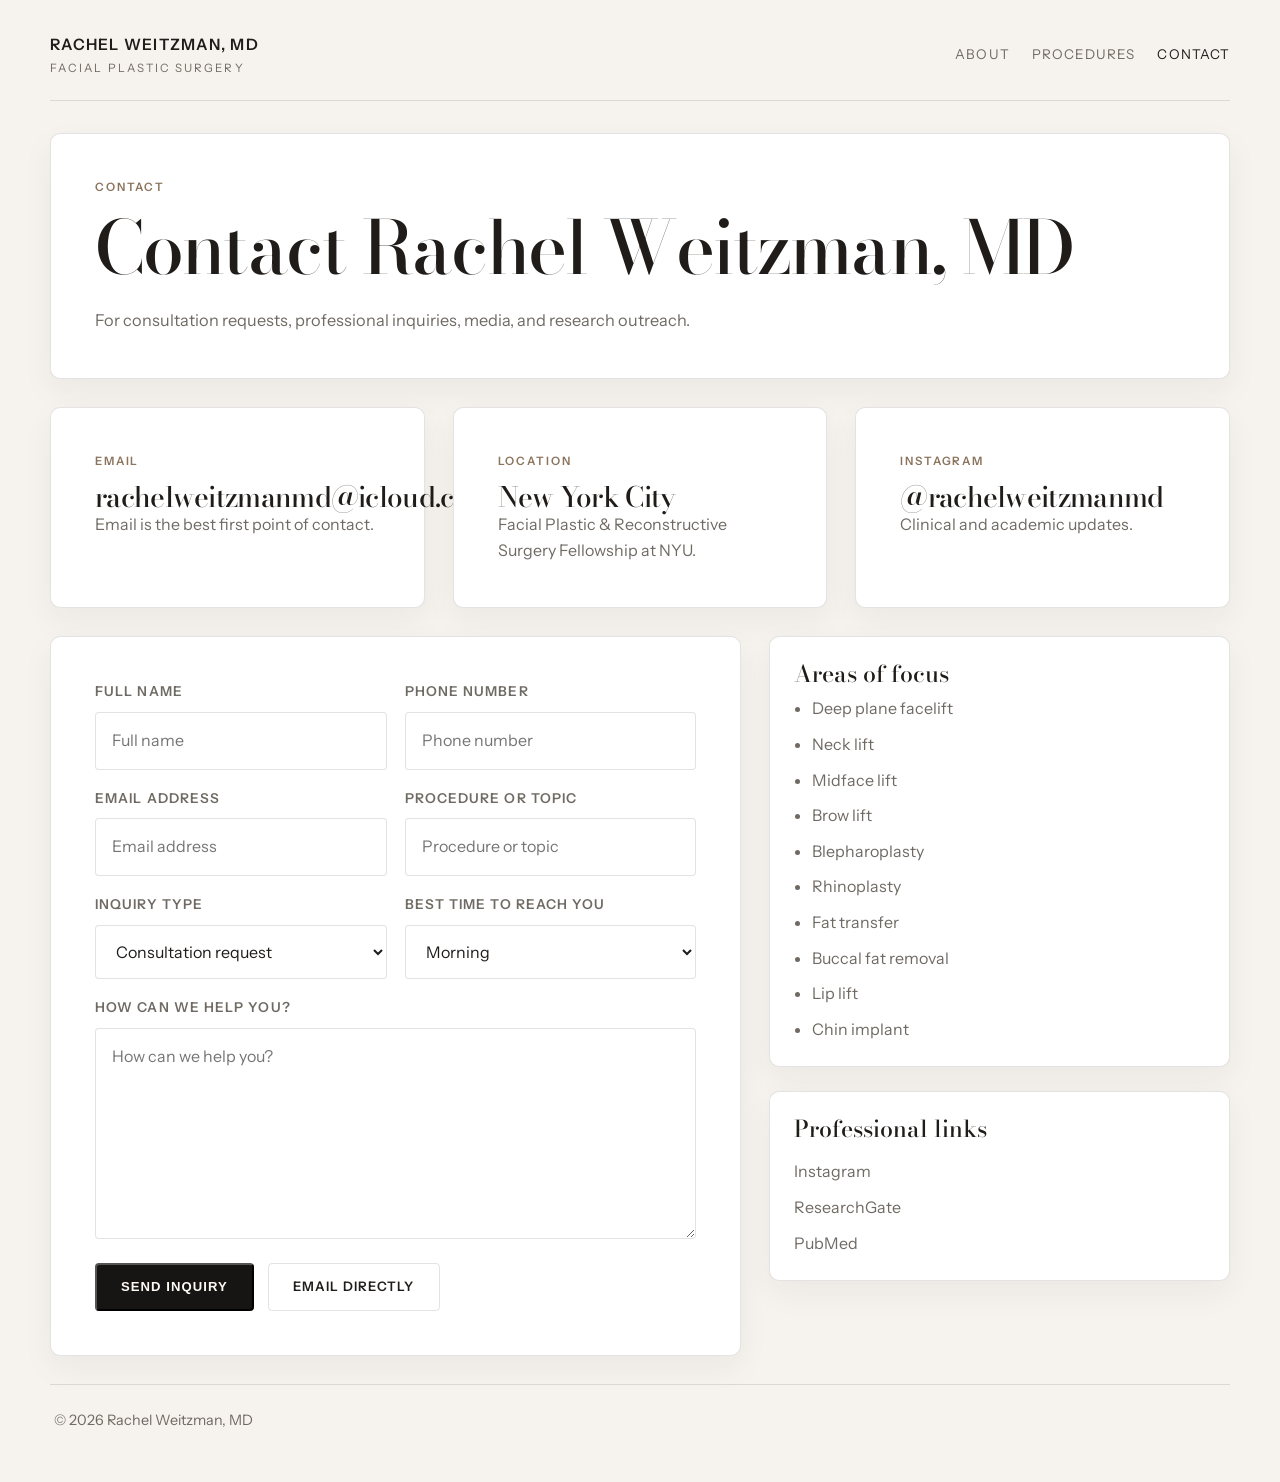
==== contact.html @ 1b1cb617 "Refresh site design and add contact page" ====
<!DOCTYPE html>
<html lang="en">
<head>
    <meta charset="UTF-8">
    <meta name="viewport" content="width=device-width, initial-scale=1.0">
    <title>Contact Rachel Weitzman, MD</title>
    <meta name="description" content="Contact Rachel Weitzman, MD for consultation requests, professional inquiries, media, and research outreach.">
    <link rel="preconnect" href="https://fonts.googleapis.com">
    <link rel="preconnect" href="https://fonts.gstatic.com" crossorigin>
    <link href="https://fonts.googleapis.com/css2?family=Bodoni+Moda:opsz,wght@6..96,400;6..96,500;6..96,600&family=Instrument+Sans:wght@400;500;600&display=swap" rel="stylesheet">
    <link rel="stylesheet" href="styles.css">
    <script async src="https://www.googletagmanager.com/gtag/js?id=G-075PW1PQ7T"></script>
    <script>
      window.dataLayer = window.dataLayer || [];
      function gtag(){dataLayer.push(arguments);}
      gtag('js', new Date());
      gtag('config', 'G-075PW1PQ7T');
    </script>
</head>
<body>
    <div class="page-shell">
        <header class="site-header">
            <a class="wordmark" href="index.html">
                <span class="wordmark-name">Rachel Weitzman, MD</span>
                <span class="wordmark-meta">Facial Plastic Surgery</span>
            </a>
            <nav class="site-nav" aria-label="Primary">
                <a href="index.html#about">About</a>
                <a href="index.html#areas">Procedures</a>
                <a href="contact.html" aria-current="page">Contact</a>
            </nav>
        </header>

        <main>
            <section class="contact-hero">
                <p class="eyebrow">Contact</p>
                <h1>Contact Rachel Weitzman, MD</h1>
                <p class="lede">For consultation requests, professional inquiries, media, and research outreach.</p>
            </section>

            <section class="contact-info-strip" aria-label="Contact details">
                <article class="contact-info-card">
                    <p class="contact-label">Email</p>
                    <h2><a href="mailto:rachelweitzmanmd@icloud.com">rachelweitzmanmd@icloud.com</a></h2>
                    <p>Email is the best first point of contact.</p>
                </article>
                <article class="contact-info-card">
                    <p class="contact-label">Location</p>
                    <h2>New York City</h2>
                    <p>Facial Plastic &amp; Reconstructive Surgery Fellowship at NYU.</p>
                </article>
                <article class="contact-info-card">
                    <p class="contact-label">Instagram</p>
                    <h2><a href="https://www.instagram.com/rachelweitzmanmd/" target="_blank" rel="noopener">@rachelweitzmanmd</a></h2>
                    <p>Clinical and academic updates.</p>
                </article>
            </section>

            <section class="contact-consultation">
                <div class="contact-form-card">
                    <form class="contact-form" id="contact-form" aria-label="Contact Rachel by email">
                        <div class="form-field">
                            <label for="full-name">Full name</label>
                            <input id="full-name" name="full-name" type="text" autocomplete="name" placeholder="Full name" required>
                        </div>
                        <div class="form-field">
                            <label for="phone-number">Phone number</label>
                            <input id="phone-number" name="phone-number" type="tel" autocomplete="tel" placeholder="Phone number">
                        </div>
                        <div class="form-field">
                            <label for="email-address">Email address</label>
                            <input id="email-address" name="email-address" type="email" autocomplete="email" placeholder="Email address" required>
                        </div>
                        <div class="form-field">
                            <label for="procedure">Procedure or topic</label>
                            <input id="procedure" name="procedure" type="text" placeholder="Procedure or topic">
                        </div>
                        <div class="form-field">
                            <label for="inquiry-type">Inquiry type</label>
                            <select id="inquiry-type" name="inquiry-type">
                                <option value="Consultation request">Consultation request</option>
                                <option value="Professional inquiry">Professional inquiry</option>
                                <option value="Media inquiry">Media inquiry</option>
                                <option value="Research inquiry">Research inquiry</option>
                                <option value="General inquiry">General inquiry</option>
                            </select>
                        </div>
                        <div class="form-field">
                            <label for="reach-time">Best time to reach you</label>
                            <select id="reach-time" name="reach-time">
                                <option value="Morning">Morning</option>
                                <option value="Afternoon">Afternoon</option>
                                <option value="Evening">Evening</option>
                            </select>
                        </div>
                        <div class="form-field form-field-full">
                            <label for="message">How can we help you?</label>
                            <textarea id="message" name="message" rows="7" placeholder="How can we help you?"></textarea>
                        </div>
                        <div class="form-actions">
                            <button class="button button-dark" type="submit">Send Inquiry</button>
                            <a class="button button-light" href="mailto:rachelweitzmanmd@icloud.com">Email directly</a>
                        </div>
                    </form>
                </div>
                <aside class="contact-sidebar">
                    <div class="detail-card">
                        <h3>Areas of focus</h3>
                        <ul class="detail-list">
                            <li>Deep plane facelift</li>
                            <li>Neck lift</li>
                            <li>Midface lift</li>
                            <li>Brow lift</li>
                            <li>Blepharoplasty</li>
                            <li>Rhinoplasty</li>
                            <li>Fat transfer</li>
                            <li>Buccal fat removal</li>
                            <li>Lip lift</li>
                            <li>Chin implant</li>
                        </ul>
                    </div>
                    <div class="detail-card">
                        <h3>Professional links</h3>
                        <div class="inline-links inline-links-stacked">
                            <a href="https://www.instagram.com/rachelweitzmanmd/" target="_blank" rel="noopener">Instagram</a>
                            <a href="https://www.researchgate.net/scientific-contributions/Rachel-E-Weitzman-2157705446" target="_blank" rel="noopener">ResearchGate</a>
                            <a href="https://pubmed.ncbi.nlm.nih.gov/?term=Rachel+Weitzman" target="_blank" rel="noopener">PubMed</a>
                        </div>
                    </div>
                </aside>
            </section>
        </main>

        <footer class="site-footer">
            <p>&copy; 2026 Rachel Weitzman, MD</p>
        </footer>
    </div>
    <script>
      const form = document.getElementById('contact-form');

      form.addEventListener('submit', function (event) {
        event.preventDefault();

        const name = document.getElementById('full-name').value.trim();
        const phone = document.getElementById('phone-number').value.trim();
        const email = document.getElementById('email-address').value.trim();
        const procedure = document.getElementById('procedure').value.trim();
        const inquiryType = document.getElementById('inquiry-type').value;
        const reachTime = document.getElementById('reach-time').value;
        const message = document.getElementById('message').value.trim();

        const subject = encodeURIComponent(inquiryType + ' | ' + name);
        const body = encodeURIComponent(
          'Name: ' + name + '\n' +
          'Phone: ' + (phone || 'Not provided') + '\n' +
          'Email: ' + email + '\n' +
          'Procedure or topic: ' + (procedure || 'Not provided') + '\n' +
          'Inquiry type: ' + inquiryType + '\n' +
          'Best time to reach you: ' + reachTime + '\n\n' +
          'Message:\n' + (message || 'Not provided')
        );

        window.location.href = 'mailto:rachelweitzmanmd@icloud.com?subject=' + subject + '&body=' + body;
      });
    </script>
</body>
</html>
---- styles.css ----
:root {
    --bg: #f6f3ee;
    --bg-strong: #efe9e0;
    --panel: #ffffff;
    --panel-strong: #fcfaf7;
    --text: #1f1c19;
    --muted: #6f6a63;
    --line: rgba(31, 28, 25, 0.12);
    --accent: #8b745d;
    --dark: #171513;
    --dark-soft: #24211d;
    --shadow: 0 12px 32px rgba(31, 28, 25, 0.05);
}

* {
    box-sizing: border-box;
    margin: 0;
    padding: 0;
}

html {
    scroll-behavior: smooth;
}

body {
    min-height: 100vh;
    font-family: "Instrument Sans", sans-serif;
    color: var(--text);
    background: var(--bg);
    line-height: 1.6;
    -webkit-font-smoothing: antialiased;
}

img {
    display: block;
    max-width: 100%;
}

a {
    color: inherit;
}

.page-shell {
    width: min(1180px, calc(100% - 40px));
    margin: 0 auto;
    padding: 20px 0 40px;
}

.site-header {
    display: flex;
    align-items: center;
    justify-content: space-between;
    gap: 24px;
    padding: 12px 0 22px;
    margin-bottom: 32px;
    border-bottom: 1px solid var(--line);
}

.wordmark {
    display: grid;
    gap: 2px;
    text-decoration: none;
}

.wordmark-name {
    font-size: 0.98rem;
    font-weight: 600;
    letter-spacing: 0.08em;
    text-transform: uppercase;
}

.wordmark-meta {
    color: var(--muted);
    font-size: 0.72rem;
    letter-spacing: 0.18em;
    text-transform: uppercase;
}

.site-nav {
    display: flex;
    flex-wrap: wrap;
    gap: 22px;
}

.site-nav a {
    color: var(--muted);
    text-decoration: none;
    font-size: 0.84rem;
    letter-spacing: 0.08em;
    text-transform: uppercase;
}

.site-nav a[aria-current="page"],
.site-nav a:hover,
.inline-links a:hover {
    color: var(--text);
}

.hero-grid,
.contact-layout,
.contact-info-strip,
.contact-consultation {
    display: grid;
    gap: 28px;
}

.hero-grid {
    grid-template-columns: minmax(0, 1.12fr) minmax(320px, 0.88fr);
    align-items: center;
    padding: 10px 0 28px;
}

.hero-copy,
.portrait-panel,
.contact-card,
.contact-info-card,
.contact-intro-card,
.contact-form-card,
.detail-card,
.contact-banner,
.contact-hero {
    background: var(--panel);
    border: 1px solid var(--line);
    box-shadow: var(--shadow);
}

.hero-copy,
.contact-card,
.contact-hero,
.contact-info-card,
.contact-intro-card,
.contact-form-card {
    padding: clamp(28px, 4vw, 44px);
    border-radius: 10px;
}

.portrait-panel {
    padding: 14px;
    border-radius: 10px;
}

.portrait-frame {
    border-radius: 6px;
    overflow: hidden;
    aspect-ratio: 4 / 5;
    background: #ece4d9;
}

.portrait-frame img {
    width: 100%;
    height: 100%;
    object-fit: cover;
    object-position: center top;
}

.portrait-caption {
    display: flex;
    justify-content: space-between;
    gap: 12px;
    padding: 18px 6px 4px;
    color: var(--muted);
    font-size: 0.95rem;
}

.portrait-name {
    color: var(--text);
    font-weight: 600;
}

.eyebrow,
.contact-label {
    margin-bottom: 12px;
    color: var(--accent);
    font-size: 0.72rem;
    font-weight: 600;
    letter-spacing: 0.16em;
    text-transform: uppercase;
}

h1,
h2,
h3 {
    font-family: "Bodoni Moda", serif;
    font-weight: 500;
    line-height: 1.08;
}

h1 {
    font-size: clamp(2.8rem, 6vw, 4.6rem);
    letter-spacing: -0.025em;
}

h2 {
    font-size: clamp(1.9rem, 4vw, 2.9rem);
    letter-spacing: -0.025em;
}

h3 {
    font-size: 1.45rem;
    margin-bottom: 10px;
}

.lede,
.two-column-copy p,
.focus-card p,
.detail-card p,
.contact-card p {
    color: var(--muted);
    font-size: 1.02rem;
}

.lede {
    margin-top: 20px;
    max-width: 56ch;
}

.hero-actions {
    display: flex;
    flex-wrap: wrap;
    gap: 14px;
    margin-top: 28px;
}

.button {
    display: inline-flex;
    align-items: center;
    justify-content: center;
    min-height: 48px;
    padding: 0 24px;
    border-radius: 4px;
    font-size: 0.82rem;
    font-weight: 600;
    letter-spacing: 0.08em;
    text-decoration: none;
    text-transform: uppercase;
    transition: transform 180ms ease, background 180ms ease, color 180ms ease, border-color 180ms ease;
}

.button:hover {
    transform: translateY(-1px);
}

.button-dark {
    color: #fffaf5;
    background: var(--dark);
}

.button-dark:hover {
    background: var(--dark-soft);
}

.button-light {
    color: var(--text);
    background: transparent;
    border: 1px solid var(--line);
}

.button-light:hover {
    background: rgba(255, 255, 255, 0.6);
}

.credentials-row {
    display: grid;
    grid-template-columns: repeat(2, minmax(0, 1fr));
    gap: 18px;
    margin-top: 34px;
    padding-top: 24px;
    border-top: 1px solid var(--line);
}

.credentials-row dt {
    color: var(--muted);
    font-size: 0.82rem;
    font-weight: 600;
    letter-spacing: 0.14em;
    text-transform: uppercase;
}

.credentials-row dd {
    margin-top: 8px;
    font-size: 1rem;
}

.section {
    margin-top: 28px;
    padding: clamp(30px, 4vw, 46px);
    border-radius: 10px;
}

.section-intro,
.section-light {
    background: var(--panel-strong);
    border: 1px solid var(--line);
}

.section-dark {
    color: #f8f1e8;
    background: linear-gradient(180deg, #1a1816 0%, #26211d 100%);
    border: 1px solid rgba(255, 255, 255, 0.08);
    box-shadow: var(--shadow);
}

.section-dark .eyebrow,
.section-dark .focus-card p {
    color: rgba(248, 241, 232, 0.72);
}

.section-heading {
    display: grid;
    gap: 10px;
    margin-bottom: 28px;
}

.two-column-copy,
.detail-grid,
.contact-layout {
    grid-template-columns: repeat(2, minmax(0, 1fr));
}

.two-column-copy,
.detail-grid {
    display: grid;
    gap: 24px;
}

.focus-grid {
    display: grid;
    grid-template-columns: repeat(2, minmax(0, 1fr));
    gap: 18px;
}

.focus-card {
    padding: 20px;
    border: 1px solid rgba(255, 255, 255, 0.12);
    border-radius: 8px;
    background: rgba(255, 255, 255, 0.04);
}

.detail-card {
    padding: 24px;
    border-radius: 10px;
}

.detail-list {
    padding-left: 18px;
    color: var(--muted);
}

.detail-list li + li {
    margin-top: 10px;
}

.inline-links {
    display: flex;
    flex-wrap: wrap;
    gap: 16px;
    margin-top: 18px;
}

.inline-links a {
    color: var(--muted);
    text-decoration: none;
}

.inline-links-stacked {
    flex-direction: column;
    gap: 10px;
}

.contact-banner {
    display: flex;
    align-items: center;
    justify-content: space-between;
    gap: 20px;
}

.contact-hero {
    margin-top: 12px;
}

.contact-info-strip {
    margin-top: 28px;
    grid-template-columns: repeat(3, minmax(0, 1fr));
}

.contact-info-card {
    min-height: 100%;
}

.contact-info-card h2 {
    font-size: clamp(1.35rem, 3vw, 1.75rem);
}

.contact-info-card h2 a {
    text-decoration: none;
}

.contact-info-card p:last-child,
.contact-intro-card p,
.contact-note,
.contact-plain-email span {
    color: var(--muted);
}

.contact-consultation {
    margin-top: 28px;
    grid-template-columns: minmax(0, 1.2fr) minmax(300px, 0.8fr);
    align-items: start;
}

.contact-intro-card,
.contact-form-card {
    min-height: 100%;
}

.contact-intro-card h2 {
    margin-bottom: 18px;
}

.contact-intro-card p + p {
    margin-top: 14px;
}

.contact-plain-email {
    display: flex;
    flex-direction: column;
    gap: 6px;
    margin-top: 24px;
    padding-top: 22px;
    border-top: 1px solid var(--line);
}

.contact-plain-email a {
    font-family: "Bodoni Moda", serif;
    font-size: clamp(1.1rem, 3vw, 1.45rem);
    text-decoration: none;
}

.contact-note {
    margin-top: 14px;
    font-size: 0.92rem;
}

.contact-form {
    display: grid;
    grid-template-columns: repeat(2, minmax(0, 1fr));
    gap: 18px;
}

.form-field {
    display: grid;
    gap: 9px;
}

.form-field-full {
    grid-column: 1 / -1;
}

.form-field label {
    font-size: 0.85rem;
    font-weight: 600;
    letter-spacing: 0.08em;
    text-transform: uppercase;
    color: var(--muted);
}

.form-field input,
.form-field select,
.form-field textarea {
    width: 100%;
    border: 1px solid var(--line);
    border-radius: 4px;
    background: #fff;
    color: var(--text);
    font: inherit;
    padding: 15px 16px;
    outline: none;
    transition: border-color 180ms ease, box-shadow 180ms ease, background 180ms ease;
}

.form-field textarea {
    resize: vertical;
    min-height: 180px;
}

.form-field input:focus,
.form-field select:focus,
.form-field textarea:focus {
    border-color: rgba(141, 107, 79, 0.45);
    box-shadow: 0 0 0 3px rgba(141, 107, 79, 0.08);
    background: #fff;
}

.form-actions {
    grid-column: 1 / -1;
    display: flex;
    flex-wrap: wrap;
    gap: 14px;
    margin-top: 6px;
}

.contact-layout {
    margin-top: 28px;
    align-items: start;
}

.contact-card-primary h2 {
    font-size: clamp(1.9rem, 4vw, 2.8rem);
}

.contact-card-primary h2 a {
    text-decoration: none;
}

.contact-card-primary .button {
    margin-top: 22px;
}

.contact-card-secondary h2 {
    font-size: clamp(1.9rem, 4vw, 2.7rem);
    margin-bottom: 18px;
}

.contact-card-secondary p + p {
    margin-top: 14px;
}

.contact-sidebar {
    display: grid;
    gap: 24px;
}

.site-footer {
    margin-top: 28px;
    padding: 24px 4px 10px;
    border-top: 1px solid var(--line);
    color: var(--muted);
    font-size: 0.9rem;
}

@media (max-width: 900px) {
    .hero-grid,
    .two-column-copy,
    .focus-grid,
    .detail-grid,
    .contact-info-strip,
    .contact-consultation,
    .contact-layout {
        grid-template-columns: 1fr;
    }

    .site-header,
    .contact-banner {
        flex-direction: column;
        align-items: flex-start;
    }

    .portrait-caption,
    .credentials-row {
        grid-template-columns: 1fr;
        display: grid;
    }
}

@media (max-width: 640px) {
    .page-shell {
        width: min(100% - 20px, 1180px);
        padding-top: 14px;
    }

    h1 {
        font-size: clamp(2.45rem, 13vw, 3.7rem);
    }

    h2 {
        font-size: clamp(1.85rem, 9vw, 2.5rem);
    }

    .section,
    .hero-copy,
    .contact-card,
    .contact-info-card,
    .contact-intro-card,
    .contact-form-card,
    .contact-hero,
    .portrait-panel {
        border-radius: 10px;
    }

    .contact-form {
        grid-template-columns: 1fr;
    }
}
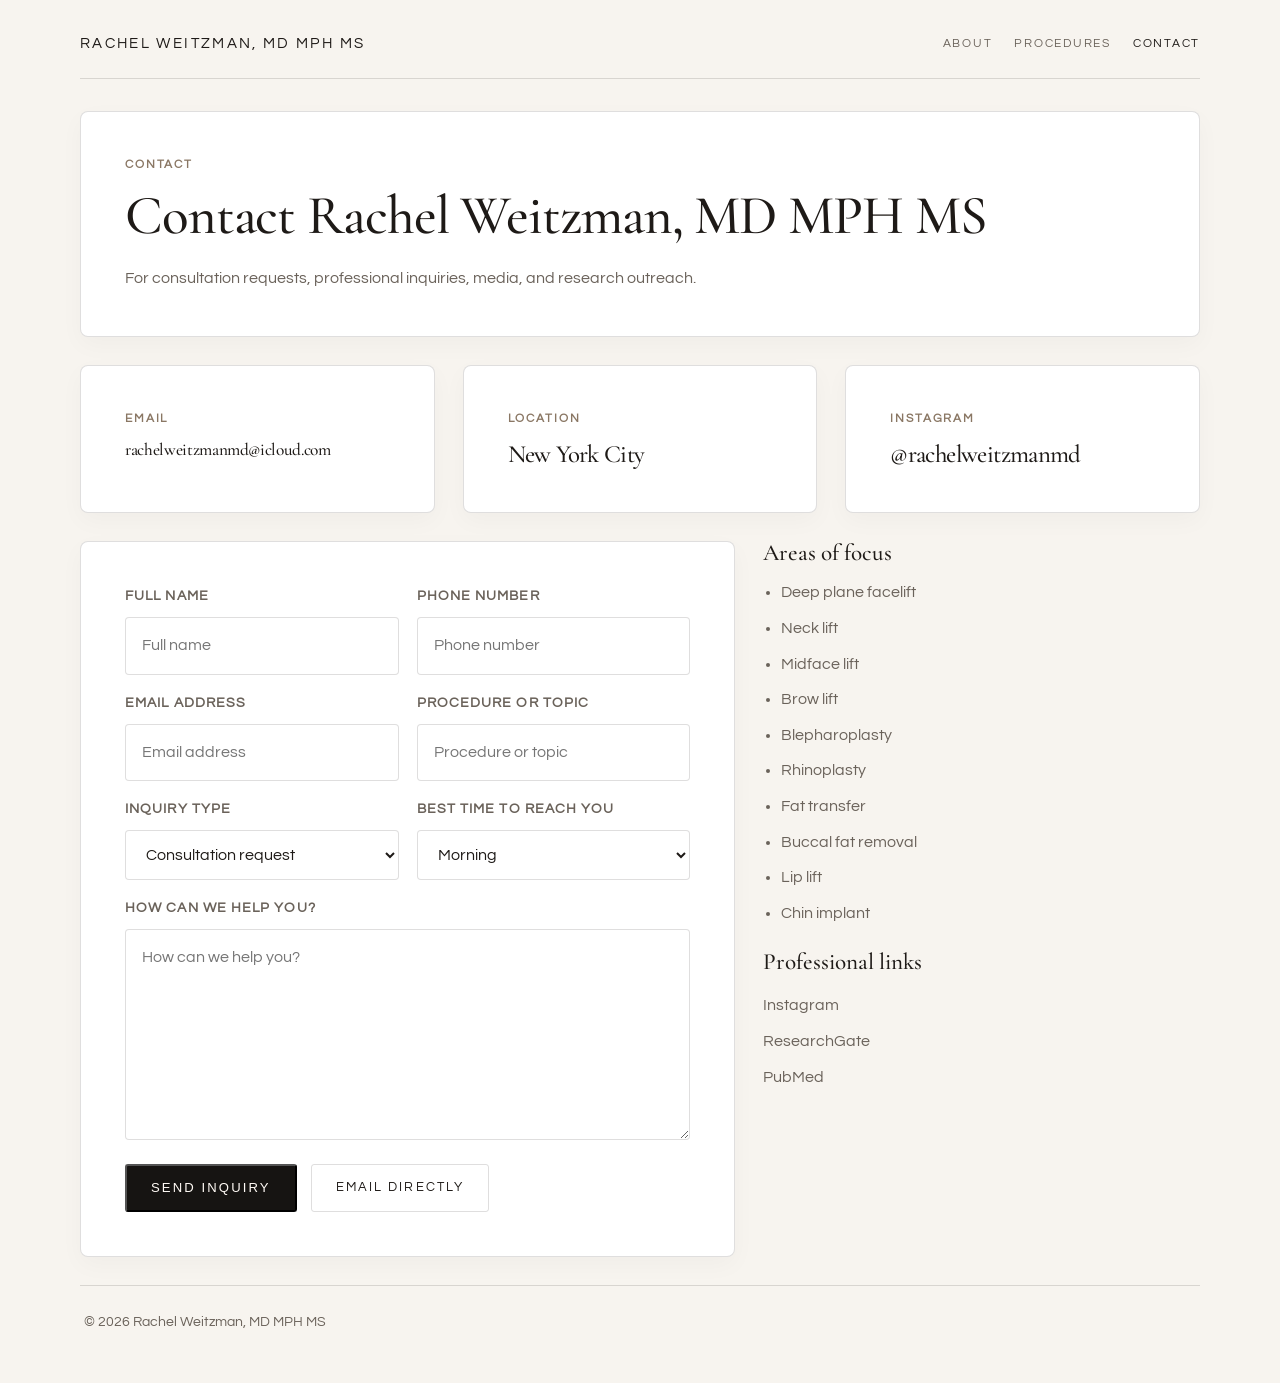
==== commit c2a1abfb: "Finalize Rachel site updates" ====
--- a/contact.html
+++ b/contact.html
@@ -3,11 +3,11 @@
 <head>
     <meta charset="UTF-8">
     <meta name="viewport" content="width=device-width, initial-scale=1.0">
-    <title>Contact Rachel Weitzman, MD</title>
-    <meta name="description" content="Contact Rachel Weitzman, MD for consultation requests, professional inquiries, media, and research outreach.">
+    <title>Contact Rachel Weitzman, MD MPH MS</title>
+    <meta name="description" content="Contact Rachel Weitzman, MD MPH MS for consultation requests, professional inquiries, media, and research outreach.">
     <link rel="preconnect" href="https://fonts.googleapis.com">
     <link rel="preconnect" href="https://fonts.gstatic.com" crossorigin>
-    <link href="https://fonts.googleapis.com/css2?family=Bodoni+Moda:opsz,wght@6..96,400;6..96,500;6..96,600&family=Instrument+Sans:wght@400;500;600&display=swap" rel="stylesheet">
+    <link href="https://fonts.googleapis.com/css2?family=Cormorant+Garamond:wght@400;500;600&family=Questrial&display=swap" rel="stylesheet">
     <link rel="stylesheet" href="styles.css">
     <script async src="https://www.googletagmanager.com/gtag/js?id=G-075PW1PQ7T"></script>
     <script>
@@ -17,12 +17,11 @@
       gtag('config', 'G-075PW1PQ7T');
     </script>
 </head>
-<body>
+<body class="contact-page">
     <div class="page-shell">
         <header class="site-header">
             <a class="wordmark" href="index.html">
-                <span class="wordmark-name">Rachel Weitzman, MD</span>
-                <span class="wordmark-meta">Facial Plastic Surgery</span>
+                <span class="wordmark-name">Rachel Weitzman, MD MPH MS</span>
             </a>
             <nav class="site-nav" aria-label="Primary">
                 <a href="index.html#about">About</a>
@@ -34,25 +33,22 @@
         <main>
             <section class="contact-hero">
                 <p class="eyebrow">Contact</p>
-                <h1>Contact Rachel Weitzman, MD</h1>
+                <h1>Contact Rachel Weitzman, MD MPH MS</h1>
                 <p class="lede">For consultation requests, professional inquiries, media, and research outreach.</p>
             </section>
 
             <section class="contact-info-strip" aria-label="Contact details">
-                <article class="contact-info-card">
+                <article class="contact-info-card contact-info-card-email">
                     <p class="contact-label">Email</p>
                     <h2><a href="mailto:rachelweitzmanmd@icloud.com">rachelweitzmanmd@icloud.com</a></h2>
-                    <p>Email is the best first point of contact.</p>
                 </article>
                 <article class="contact-info-card">
                     <p class="contact-label">Location</p>
                     <h2>New York City</h2>
-                    <p>Facial Plastic &amp; Reconstructive Surgery Fellowship at NYU.</p>
                 </article>
                 <article class="contact-info-card">
                     <p class="contact-label">Instagram</p>
                     <h2><a href="https://www.instagram.com/rachelweitzmanmd/" target="_blank" rel="noopener">@rachelweitzmanmd</a></h2>
-                    <p>Clinical and academic updates.</p>
                 </article>
             </section>
 
@@ -104,7 +100,7 @@
                     </form>
                 </div>
                 <aside class="contact-sidebar">
-                    <div class="detail-card">
+                    <div class="contact-sidebar-panel">
                         <h3>Areas of focus</h3>
                         <ul class="detail-list">
                             <li>Deep plane facelift</li>
@@ -119,7 +115,7 @@
                             <li>Chin implant</li>
                         </ul>
                     </div>
-                    <div class="detail-card">
+                    <div class="contact-sidebar-panel">
                         <h3>Professional links</h3>
                         <div class="inline-links inline-links-stacked">
                             <a href="https://www.instagram.com/rachelweitzmanmd/" target="_blank" rel="noopener">Instagram</a>
@@ -132,7 +128,7 @@
         </main>
 
         <footer class="site-footer">
-            <p>&copy; 2026 Rachel Weitzman, MD</p>
+            <p>&copy; 2026 Rachel Weitzman, MD MPH MS</p>
         </footer>
     </div>
     <script>
--- a/styles.css
+++ b/styles.css
@@ -1,15 +1,15 @@
 :root {
-    --bg: #f6f3ee;
-    --bg-strong: #efe9e0;
+    --bg: #f7f4ef;
+    --bg-strong: #f1ece5;
     --panel: #ffffff;
-    --panel-strong: #fcfaf7;
-    --text: #1f1c19;
-    --muted: #6f6a63;
-    --line: rgba(31, 28, 25, 0.12);
-    --accent: #8b745d;
-    --dark: #171513;
-    --dark-soft: #24211d;
-    --shadow: 0 12px 32px rgba(31, 28, 25, 0.05);
+    --panel-strong: #fbf8f4;
+    --text: #1e1a17;
+    --muted: #6a625a;
+    --line: rgba(30, 26, 23, 0.14);
+    --accent: #8a7764;
+    --dark: #161412;
+    --dark-soft: #221e1a;
+    --shadow: 0 8px 24px rgba(30, 26, 23, 0.03);
 }
 
 * {
@@ -24,7 +24,7 @@
 
 body {
     min-height: 100vh;
-    font-family: "Instrument Sans", sans-serif;
+    font-family: "Questrial", sans-serif;
     color: var(--text);
     background: var(--bg);
     line-height: 1.6;
@@ -41,7 +41,7 @@
 }
 
 .page-shell {
-    width: min(1180px, calc(100% - 40px));
+    width: min(1120px, calc(100% - 40px));
     margin: 0 auto;
     padding: 20px 0 40px;
 }
@@ -57,23 +57,21 @@
 }
 
 .wordmark {
-    display: grid;
-    gap: 2px;
+    display: inline-flex;
+    align-items: center;
     text-decoration: none;
 }
 
 .wordmark-name {
-    font-size: 0.98rem;
-    font-weight: 600;
-    letter-spacing: 0.08em;
+    font-size: 0.92rem;
+    font-weight: 400;
+    letter-spacing: 0.16em;
     text-transform: uppercase;
+    white-space: nowrap;
 }
 
 .wordmark-meta {
-    color: var(--muted);
-    font-size: 0.72rem;
-    letter-spacing: 0.18em;
-    text-transform: uppercase;
+    display: none;
 }
 
 .site-nav {
@@ -85,8 +83,8 @@
 .site-nav a {
     color: var(--muted);
     text-decoration: none;
-    font-size: 0.84rem;
-    letter-spacing: 0.08em;
+    font-size: 0.78rem;
+    letter-spacing: 0.14em;
     text-transform: uppercase;
 }
 
@@ -131,12 +129,12 @@
 .contact-intro-card,
 .contact-form-card {
     padding: clamp(28px, 4vw, 44px);
-    border-radius: 10px;
+    border-radius: 8px;
 }
 
 .portrait-panel {
     padding: 14px;
-    border-radius: 10px;
+    border-radius: 8px;
 }
 
 .portrait-frame {
@@ -180,14 +178,20 @@
 h1,
 h2,
 h3 {
-    font-family: "Bodoni Moda", serif;
+    font-family: "Cormorant Garamond", serif;
     font-weight: 500;
     line-height: 1.08;
 }
 
 h1 {
-    font-size: clamp(2.8rem, 6vw, 4.6rem);
-    letter-spacing: -0.025em;
+    font-size: clamp(2.9rem, 6vw, 4.8rem);
+    letter-spacing: -0.02em;
+}
+
+.hero-copy h1 {
+    font-size: clamp(2rem, 5.4vw, 4.4rem);
+    font-weight: 600;
+    white-space: nowrap;
 }
 
 h2 {
@@ -204,7 +208,9 @@
 .two-column-copy p,
 .focus-card p,
 .detail-card p,
-.contact-card p {
+.contact-card p,
+.contact-form-card p,
+.contact-sidebar-panel p {
     color: var(--muted);
     font-size: 1.02rem;
 }
@@ -227,17 +233,17 @@
     justify-content: center;
     min-height: 48px;
     padding: 0 24px;
-    border-radius: 4px;
+    border-radius: 3px;
     font-size: 0.82rem;
-    font-weight: 600;
-    letter-spacing: 0.08em;
+    font-weight: 400;
+    letter-spacing: 0.16em;
     text-decoration: none;
     text-transform: uppercase;
     transition: transform 180ms ease, background 180ms ease, color 180ms ease, border-color 180ms ease;
 }
 
 .button:hover {
-    transform: translateY(-1px);
+    transform: none;
 }
 
 .button-dark {
@@ -284,7 +290,7 @@
 .section {
     margin-top: 28px;
     padding: clamp(30px, 4vw, 46px);
-    border-radius: 10px;
+    border-radius: 8px;
 }
 
 .section-intro,
@@ -338,7 +344,7 @@
 
 .detail-card {
     padding: 24px;
-    border-radius: 10px;
+    border-radius: 8px;
 }
 
 .detail-list {
@@ -378,6 +384,59 @@
     margin-top: 12px;
 }
 
+.hero-copy {
+    background: transparent;
+    border: none;
+    box-shadow: none;
+}
+
+.contact-page .contact-hero {
+    padding: clamp(28px, 4vw, 44px);
+    border-radius: 8px;
+}
+
+.contact-hero h1,
+.contact-hero .lede {
+    white-space: nowrap;
+}
+
+.contact-hero h1 {
+    font-size: clamp(2.2rem, 4.3vw, 3.65rem);
+}
+
+.contact-hero .lede {
+    max-width: none;
+}
+
+.contact-hero-meta {
+    display: flex;
+    flex-wrap: wrap;
+    gap: 12px 26px;
+    margin-top: 24px;
+    color: var(--muted);
+    font-size: 0.95rem;
+}
+
+.contact-hero-meta a {
+    text-decoration: none;
+}
+
+.contact-hero-meta span {
+    position: relative;
+}
+
+.contact-hero-meta span::before {
+    content: "";
+    position: absolute;
+    top: 50%;
+    left: -14px;
+    width: 3px;
+    height: 3px;
+    border-radius: 50%;
+    background: var(--accent);
+    transform: translateY(-50%);
+}
+
 .contact-info-strip {
     margin-top: 28px;
     grid-template-columns: repeat(3, minmax(0, 1fr));
@@ -385,10 +444,18 @@
 
 .contact-info-card {
     min-height: 100%;
+    overflow: hidden;
 }
 
 .contact-info-card h2 {
-    font-size: clamp(1.35rem, 3vw, 1.75rem);
+    font-size: clamp(1.18rem, 2vw, 1.55rem);
+    line-height: 1.15;
+    overflow-wrap: anywhere;
+}
+
+.contact-info-card-email h2 {
+    font-size: clamp(0.98rem, 1.35vw, 1.28rem);
+    letter-spacing: -0.02em;
 }
 
 .contact-info-card h2 a {
@@ -411,6 +478,12 @@
 .contact-intro-card,
 .contact-form-card {
     min-height: 100%;
+}
+
+.contact-intro-copy {
+    margin-bottom: 26px;
+    padding-bottom: 22px;
+    border-bottom: 1px solid var(--line);
 }
 
 .contact-intro-card h2 {
@@ -530,6 +603,107 @@
     gap: 24px;
 }
 
+.contact-sidebar-panel h3 {
+    margin-bottom: 14px;
+}
+
+.affiliation-strip {
+    display: grid;
+    grid-template-columns: repeat(3, minmax(0, 1fr));
+    gap: 14px;
+    margin-top: 24px;
+}
+
+.affiliation-mark {
+    min-height: 112px;
+    display: flex;
+    flex-direction: column;
+    align-items: center;
+    justify-content: center;
+    gap: 8px;
+    padding: 18px 20px;
+    border: 1px solid var(--line);
+    border-radius: 8px;
+    background: rgba(255, 255, 255, 0.82);
+}
+
+.affiliation-mark-kicker {
+    color: var(--muted);
+    font-size: 0.68rem;
+    letter-spacing: 0.18em;
+    text-transform: uppercase;
+}
+
+.affiliation-mark-name {
+    font-size: 1.3rem;
+    line-height: 1.15;
+}
+
+.affiliation-mark-image {
+    width: 100%;
+    height: auto;
+    object-fit: contain;
+}
+
+.affiliation-mark-image-fps {
+    max-height: 84px;
+}
+
+.affiliation-mark-image-aaohns {
+    max-height: 72px;
+}
+
+.affiliation-mark-image-nyu {
+    max-height: 68px;
+}
+
+.affiliation-mark-image-hms {
+    max-height: 58px;
+}
+
+.affiliation-mark-image-chan {
+    max-height: 88px;
+}
+
+.affiliation-mark-image-penn {
+    max-height: 58px;
+}
+
+.affiliation-mark-image-cornell {
+    max-height: 58px;
+}
+
+.affiliation-mark-image-nyp {
+    max-height: 58px;
+}
+
+.affiliation-mark-image-columbia {
+    max-height: 62px;
+    filter: brightness(0) saturate(100%) invert(23%) sepia(53%) saturate(1272%) hue-rotate(187deg) brightness(93%) contrast(90%);
+}
+
+.affiliation-mark-aafprs .affiliation-mark-name,
+.affiliation-mark-aaohns .affiliation-mark-name,
+.affiliation-mark-nyu .affiliation-mark-name {
+    font-weight: 500;
+}
+
+.affiliation-mark-harvard .affiliation-mark-name,
+.affiliation-mark-chan .affiliation-mark-name,
+.affiliation-mark-penn .affiliation-mark-name {
+    font-family: "Cormorant Garamond", serif;
+    font-size: 1.65rem;
+}
+
+.affiliation-mark-harvard .affiliation-mark-name,
+.affiliation-mark-chan .affiliation-mark-name {
+    color: #8e1b2a;
+}
+
+.affiliation-mark-penn .affiliation-mark-name {
+    color: #062a72;
+}
+
 .site-footer {
     margin-top: 28px;
     padding: 24px 4px 10px;
@@ -543,6 +717,7 @@
     .two-column-copy,
     .focus-grid,
     .detail-grid,
+    .affiliation-strip,
     .contact-info-strip,
     .contact-consultation,
     .contact-layout {
@@ -555,11 +730,22 @@
         align-items: flex-start;
     }
 
+    .site-nav {
+        width: 100%;
+        justify-content: space-between;
+        gap: 12px;
+    }
+
     .portrait-caption,
     .credentials-row {
         grid-template-columns: 1fr;
         display: grid;
     }
+
+    .contact-hero h1,
+    .contact-hero .lede {
+        white-space: normal;
+    }
 }
 
 @media (max-width: 640px) {
@@ -568,8 +754,29 @@
         padding-top: 14px;
     }
 
+    .site-header {
+        gap: 16px;
+        margin-bottom: 20px;
+        padding-bottom: 18px;
+    }
+
+    .wordmark-name {
+        font-size: 0.82rem;
+        letter-spacing: 0.12em;
+    }
+
+    .site-nav a {
+        font-size: 0.72rem;
+        letter-spacing: 0.12em;
+    }
+
     h1 {
         font-size: clamp(2.45rem, 13vw, 3.7rem);
+    }
+
+    .hero-copy h1 {
+        font-size: clamp(1.95rem, 9vw, 3rem);
+        letter-spacing: -0.03em;
     }
 
     h2 {
@@ -590,4 +797,8 @@
     .contact-form {
         grid-template-columns: 1fr;
     }
-}
+
+    .contact-hero-meta span::before {
+        display: none;
+    }
+}
